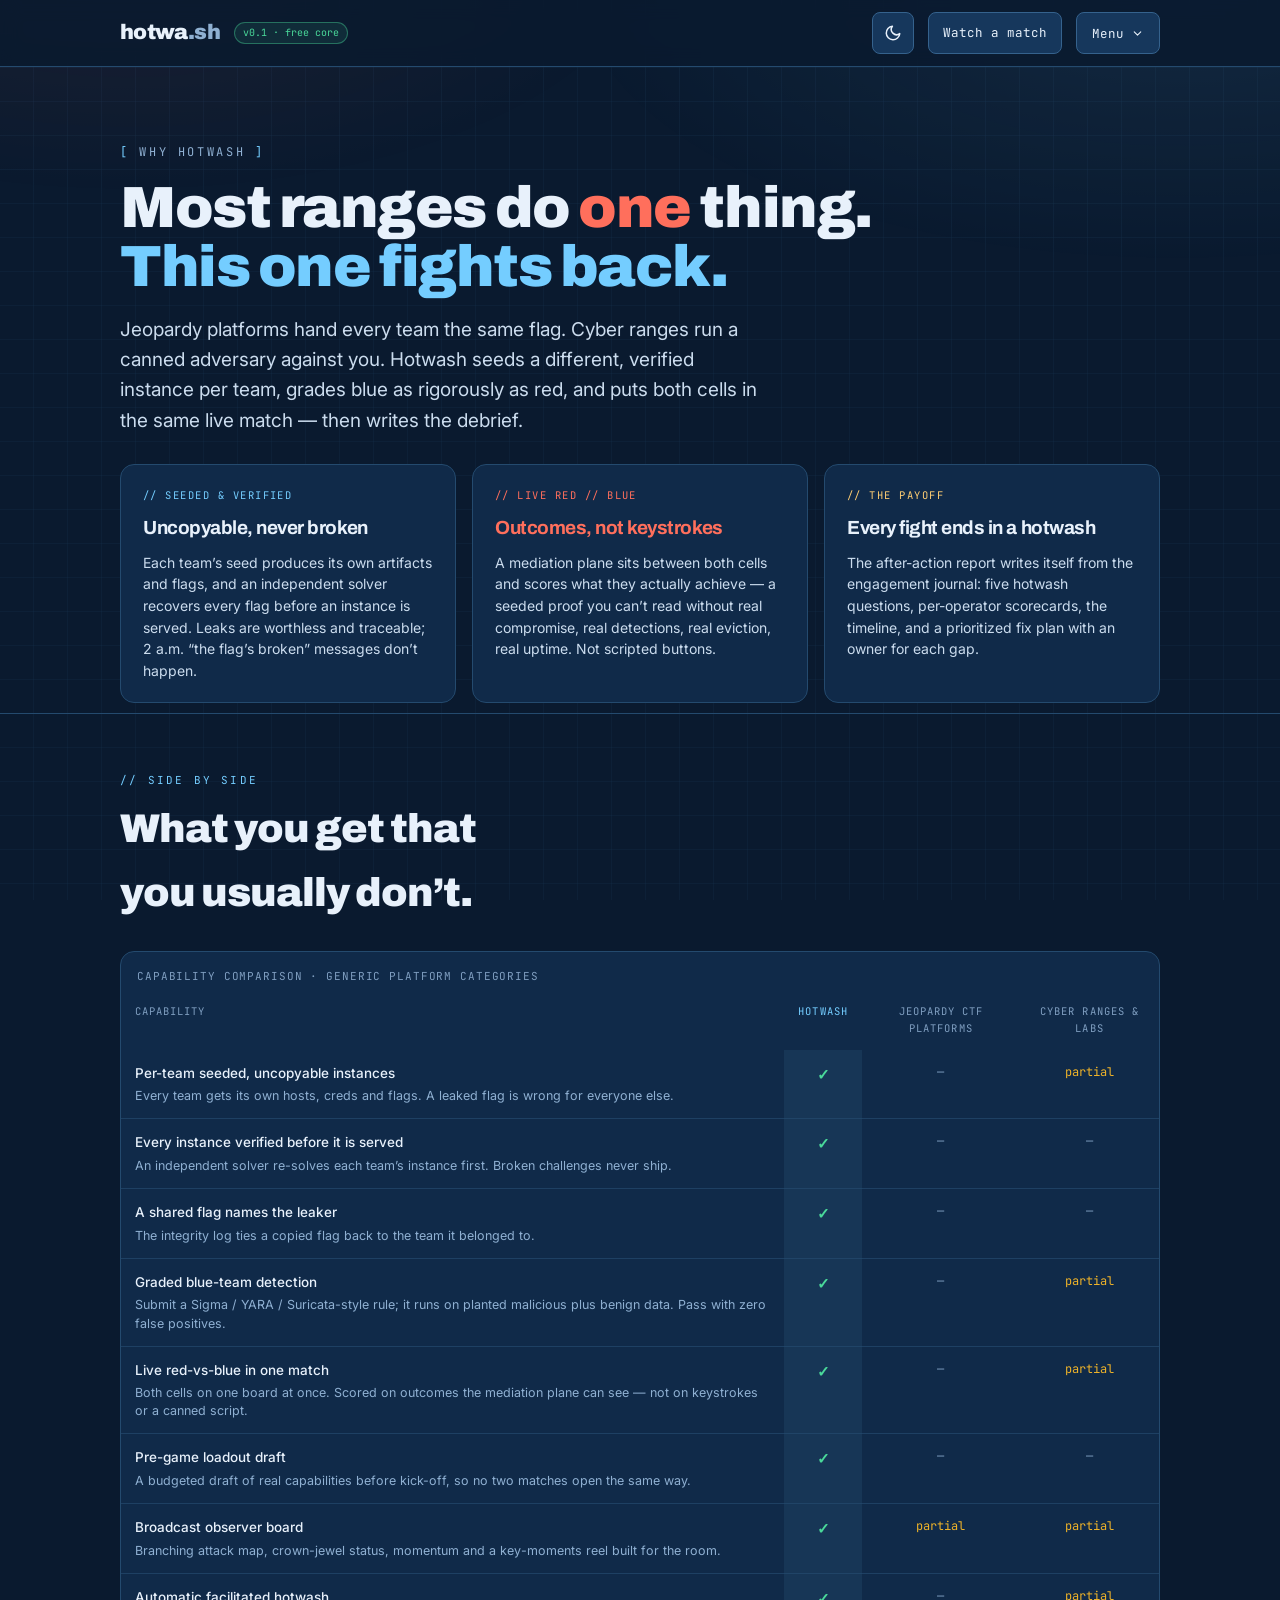
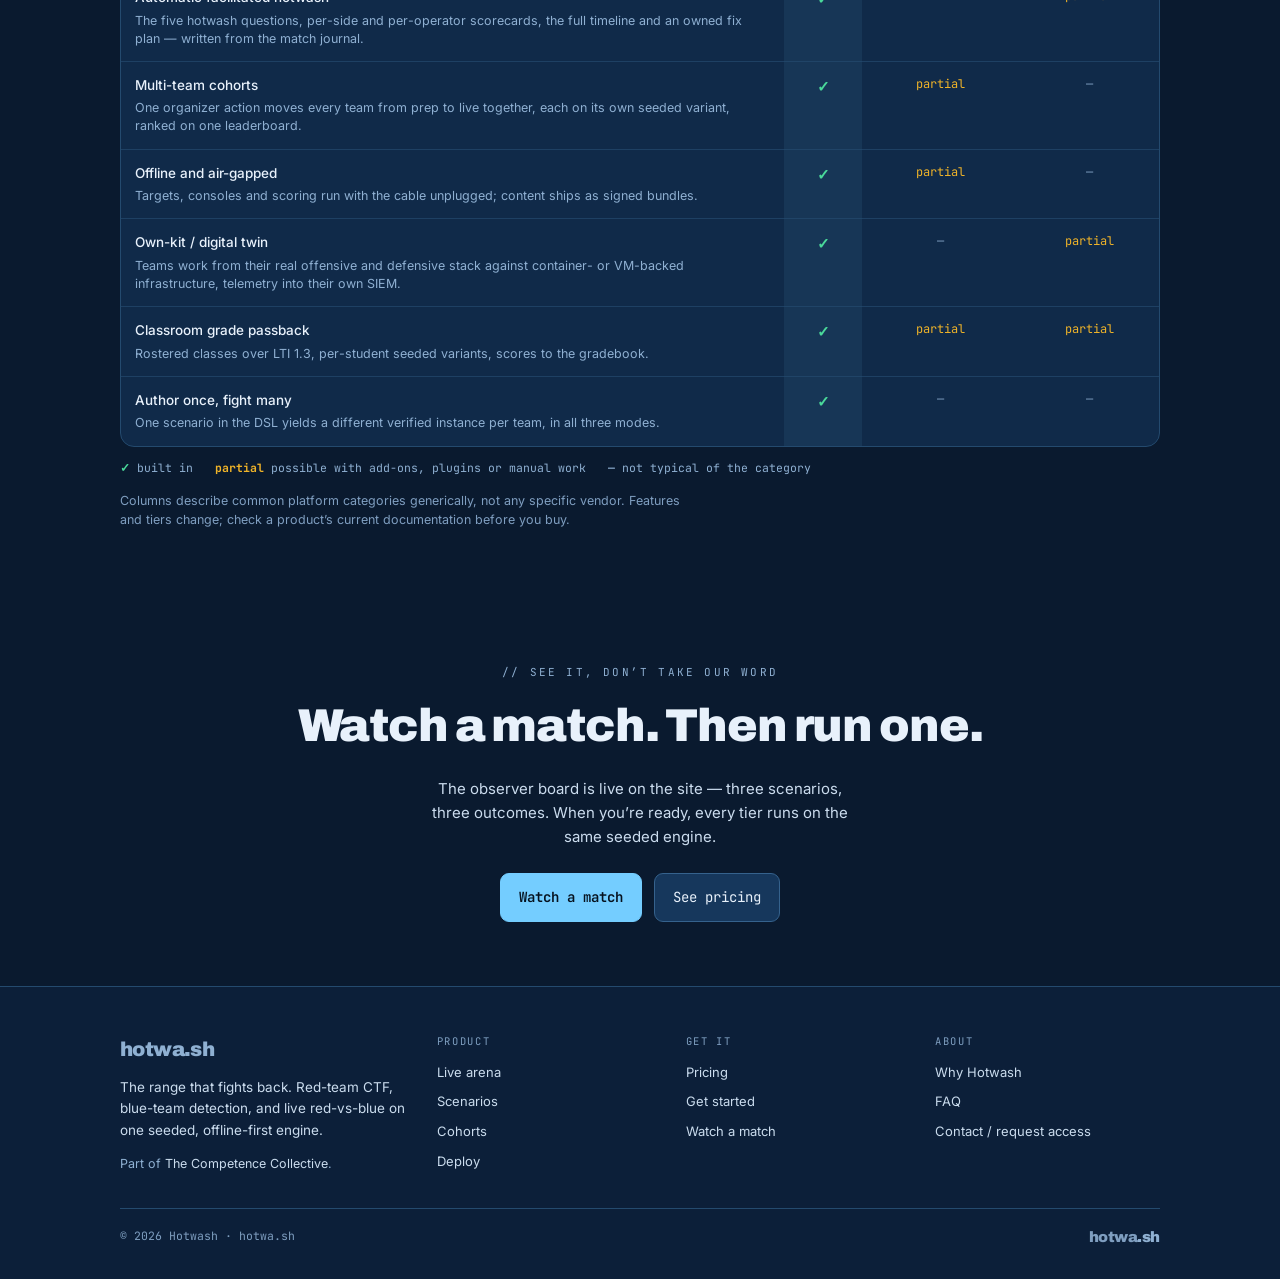
==== compare.html @ f623dae7 "Add the Why Hotwash compare page and demo deep links" ====
<!doctype html>
<html lang="en">
<head>
<meta charset="utf-8">
<meta name="viewport" content="width=device-width, initial-scale=1">
<script>try{var t=localStorage.getItem('hotwash-theme');document.documentElement.dataset.theme=(t==='light'||t==='dark')?t:'dark';}catch(e){document.documentElement.dataset.theme='dark';}</script>
<title>Why Hotwash — hotwa.sh</title>
<meta name="description" content="How Hotwash compares to jeopardy CTF platforms and cyber ranges: seeded uncopyable instances, verified before release, graded blue-team detection, live red-vs-blue on outcomes, and an automatic facilitated hotwash.">
<link rel="canonical" href="https://hotwa.sh/compare.html">
<meta name="theme-color" content="#0a1a2f">
<meta property="og:title" content="Why Hotwash — hotwa.sh">
<meta property="og:description" content="What a seeded, verified, red-and-blue range does that a jeopardy CTF or a canned cyber range does not.">
<meta property="og:url" content="https://hotwa.sh/compare.html">
<meta property="og:type" content="website">
<link rel="icon" href="data:image/svg+xml,%3Csvg xmlns=%27http://www.w3.org/2000/svg%27 viewBox=%270 0 32 32%27%3E%3Crect width=%2732%27 height=%2732%27 rx=%277%27 fill=%27%2316212e%27/%3E%3Ctext x=%2716%27 y=%2722%27 font-family=%27Arial Black,Arial,sans-serif%27 font-weight=%27900%27 font-size=%2714%27 letter-spacing=%27-0.5%27 text-anchor=%27middle%27 fill=%27%23eef4fb%27%3E.sh%3C/text%3E%3C/svg%3E">
<link rel="preconnect" href="https://fonts.googleapis.com"><link rel="preconnect" href="https://fonts.gstatic.com" crossorigin>
<link rel="stylesheet" href="https://fonts.googleapis.com/css2?family=Archivo:wght@500;700;800;900&family=Inter:wght@400;500;600&family=JetBrains+Mono:wght@400;500;600;700&display=swap">
<link rel="stylesheet" href="/assets/site.css">
<style>
  /* compare-only layout */
  .phero{padding:64px 0 10px}
  h1.big{font-size:clamp(34px,6vw,58px);font-weight:900;line-height:1.02;margin:16px 0 0}
  .diff{display:grid;grid-template-columns:repeat(3,1fr);gap:16px;margin-top:28px}
  @media(max-width:860px){.diff{grid-template-columns:1fr}}
  .dcard{background:var(--panel);border:1px solid var(--line);border-radius:14px;padding:22px 22px 20px;position:relative;overflow:hidden}
  .dcard .k{font-family:var(--mono);font-size:10.5px;letter-spacing:.14em;text-transform:uppercase;color:var(--blue);margin:0 0 10px}
  .dcard h3{font-size:19px;margin:0 0 8px}
  .dcard p{color:var(--ink-2);font-size:14px;margin:0;line-height:1.55}
  .dcard.r .k{color:var(--red)}
  .dcard.g .k{color:var(--gold)}
  /* comparison table */
  .cmp{margin-top:26px;overflow-x:auto;border:1px solid var(--line);border-radius:14px;background:var(--panel)}
  .cmp table{width:100%;border-collapse:collapse;font-size:13.5px;min-width:680px}
  .cmp caption{text-align:left;padding:16px 16px 4px;font-family:var(--mono);font-size:11px;letter-spacing:.08em;text-transform:uppercase;color:var(--faint)}
  .cmp th,.cmp td{padding:13px 14px;border-bottom:1px solid color-mix(in srgb,var(--line) 70%,transparent);vertical-align:top}
  .cmp thead th{font-family:var(--mono);font-size:10.5px;letter-spacing:.1em;text-transform:uppercase;color:var(--faint);font-weight:400;text-align:center}
  .cmp thead th:first-child{text-align:left}
  .cmp thead th.hw{color:var(--blue)}
  .cmp tbody th{text-align:left;font-weight:500;color:var(--ink)}
  .cmp tbody th small{display:block;font-weight:400;color:var(--mut);font-size:12.5px;margin-top:3px;line-height:1.45}
  .cmp tbody td{text-align:center;color:var(--mut);font-family:var(--mono);font-size:12px}
  .cmp td.y{color:var(--ok);font-weight:700;font-size:15px}
  .cmp td.p{color:var(--amber)}
  .cmp td.n{color:var(--faint)}
  .cmp td.hw{background:color-mix(in srgb,var(--blue) 7%,transparent)}
  .cmp tr:last-child th,.cmp tr:last-child td{border-bottom:0}
  .legend{display:flex;flex-wrap:wrap;gap:14px 22px;margin-top:12px;font-family:var(--mono);font-size:11.5px;color:var(--mut)}
  .legend b{font-weight:700}.legend .y{color:var(--ok)}.legend .p{color:var(--amber)}.legend .n{color:var(--faint)}
  .fine{color:var(--faint);font-size:12.5px;margin-top:14px;max-width:70ch;line-height:1.55}
</style>
</head>
<body>
<a class="skip" href="#main">Skip to content</a>
<header><div class="bar">
  <a class="wm" href="/">hotwa<span class="dot">.sh</span></a>
  <span class="badge">v0.1 · free core</span>
  <span class="spacer"></span>
  <button class="themetoggle" id="themetoggle" type="button" aria-pressed="false" aria-label="Switch to light theme">
    <svg class="moon" viewBox="0 0 24 24" fill="none" aria-hidden="true"><path d="M21 12.8A9 9 0 1 1 11.2 3a7 7 0 0 0 9.8 9.8Z" stroke="currentColor" stroke-width="2" stroke-linejoin="round"/></svg>
    <svg class="sun" viewBox="0 0 24 24" fill="none" aria-hidden="true"><circle cx="12" cy="12" r="4.5" stroke="currentColor" stroke-width="2"/><path d="M12 2v2M12 20v2M4.2 4.2l1.4 1.4M18.4 18.4l1.4 1.4M2 12h2M20 12h2M4.2 19.8l1.4-1.4M18.4 5.6l1.4-1.4" stroke="currentColor" stroke-width="2" stroke-linecap="round"/></svg>
  </button>
  <a class="cta" href="/watch.html">Watch a match</a>
  <button class="menubtn" id="menubtn" type="button" aria-haspopup="true" aria-expanded="false" aria-controls="supermenu" aria-label="Open menu">Menu<svg class="chev" viewBox="0 0 24 24" fill="none" aria-hidden="true"><path d="M6 9l6 6 6-6" stroke="currentColor" stroke-width="2" stroke-linecap="round" stroke-linejoin="round"/></svg></button>
  <nav class="supermenu" id="supermenu" aria-label="Primary" hidden>
    <div class="smgroup">
      <p class="smh">Product</p>
      <a href="/#arena">Live arena</a>
      <a href="/#modes">Modes</a>
      <a href="/#scenarios">Scenarios</a>
      <a href="/#scale">Cohorts</a>
      <a href="/#tiers">Deploy</a>
      <a href="/watch.html">Watch a match</a>
    </div>
    <div class="smgroup">
      <p class="smh">Get it</p>
      <a href="/pricing.html">Pricing</a>
      <a href="/get-started.html">Get started</a>
    </div>
    <div class="smgroup">
      <p class="smh">Learn</p>
      <a href="/compare.html" aria-current="page">Why Hotwash</a>
      <a href="/#faq">FAQ</a>
      <a href="mailto:hello@hotwa.sh">Contact</a>
    </div>
  </nav>
</div></header>

<main id="main">
  <!-- HERO -->
  <section class="phero" style="border-top:0" aria-labelledby="ph-h"><div class="wrap">
    <p class="eyebrow"><span class="bk">[</span> why hotwash <span class="bk">]</span></p>
    <h1 class="big" id="ph-h">Most ranges do <span class="r">one</span> thing. <span class="b">This one fights back.</span></h1>
    <p class="lede">Jeopardy platforms hand every team the same flag. Cyber ranges run a canned adversary against you. Hotwash seeds a different, verified instance per team, grades blue as rigorously as red, and puts both cells in the same live match &mdash; then writes the debrief.</p>

    <div class="diff">
      <div class="dcard"><p class="k">// seeded &amp; verified</p><h3>Uncopyable, never broken</h3><p>Each team&rsquo;s seed produces its own artifacts and flags, and an independent solver recovers every flag before an instance is served. Leaks are worthless and traceable; 2 a.m. &ldquo;the flag&rsquo;s broken&rdquo; messages don&rsquo;t happen.</p></div>
      <div class="dcard r"><p class="k">// live red // blue</p><h3>Outcomes, not keystrokes</h3><p>A mediation plane sits between both cells and scores what they actually achieve &mdash; a seeded proof you can&rsquo;t read without real compromise, real detections, real eviction, real uptime. Not scripted buttons.</p></div>
      <div class="dcard g"><p class="k">// the payoff</p><h3>Every fight ends in a hotwash</h3><p>The after-action report writes itself from the engagement journal: five hotwash questions, per-operator scorecards, the timeline, and a prioritized fix plan with an owner for each gap.</p></div>
    </div>
  </div></section>

  <!-- TABLE -->
  <section aria-labelledby="cmp-h"><div class="wrap">
    <p class="sec-k reveal">// side by side</p>
    <h2 class="sec reveal" id="cmp-h">What you get that you usually don&rsquo;t.</h2>
    <div class="cmp reveal">
      <table>
        <caption>Capability comparison &middot; generic platform categories</caption>
        <thead><tr><th scope="col">Capability</th><th scope="col" class="hw">Hotwash</th><th scope="col">Jeopardy CTF platforms</th><th scope="col">Cyber ranges &amp; labs</th></tr></thead>
        <tbody>
      <tr><th scope="row">Per-team seeded, uncopyable instances<small>Every team gets its own hosts, creds and flags. A leaked flag is wrong for everyone else.</small></th><td class="y hw">&#10003;</td><td class="n">&mdash;</td><td class="p">partial</td></tr>
      <tr><th scope="row">Every instance verified before it is served<small>An independent solver re-solves each team&rsquo;s instance first. Broken challenges never ship.</small></th><td class="y hw">&#10003;</td><td class="n">&mdash;</td><td class="n">&mdash;</td></tr>
      <tr><th scope="row">A shared flag names the leaker<small>The integrity log ties a copied flag back to the team it belonged to.</small></th><td class="y hw">&#10003;</td><td class="n">&mdash;</td><td class="n">&mdash;</td></tr>
      <tr><th scope="row">Graded blue-team detection<small>Submit a Sigma / YARA / Suricata-style rule; it runs on planted malicious plus benign data. Pass with zero false positives.</small></th><td class="y hw">&#10003;</td><td class="n">&mdash;</td><td class="p">partial</td></tr>
      <tr><th scope="row">Live red-vs-blue in one match<small>Both cells on one board at once. Scored on outcomes the mediation plane can see &mdash; not on keystrokes or a canned script.</small></th><td class="y hw">&#10003;</td><td class="n">&mdash;</td><td class="p">partial</td></tr>
      <tr><th scope="row">Pre-game loadout draft<small>A budgeted draft of real capabilities before kick-off, so no two matches open the same way.</small></th><td class="y hw">&#10003;</td><td class="n">&mdash;</td><td class="n">&mdash;</td></tr>
      <tr><th scope="row">Broadcast observer board<small>Branching attack map, crown-jewel status, momentum and a key-moments reel built for the room.</small></th><td class="y hw">&#10003;</td><td class="p">partial</td><td class="p">partial</td></tr>
      <tr><th scope="row">Automatic facilitated hotwash<small>The five hotwash questions, per-side and per-operator scorecards, the full timeline and an owned fix plan &mdash; written from the match journal.</small></th><td class="y hw">&#10003;</td><td class="n">&mdash;</td><td class="p">partial</td></tr>
      <tr><th scope="row">Multi-team cohorts<small>One organizer action moves every team from prep to live together, each on its own seeded variant, ranked on one leaderboard.</small></th><td class="y hw">&#10003;</td><td class="p">partial</td><td class="n">&mdash;</td></tr>
      <tr><th scope="row">Offline and air-gapped<small>Targets, consoles and scoring run with the cable unplugged; content ships as signed bundles.</small></th><td class="y hw">&#10003;</td><td class="p">partial</td><td class="n">&mdash;</td></tr>
      <tr><th scope="row">Own-kit / digital twin<small>Teams work from their real offensive and defensive stack against container- or VM-backed infrastructure, telemetry into their own SIEM.</small></th><td class="y hw">&#10003;</td><td class="n">&mdash;</td><td class="p">partial</td></tr>
      <tr><th scope="row">Classroom grade passback<small>Rostered classes over LTI 1.3, per-student seeded variants, scores to the gradebook.</small></th><td class="y hw">&#10003;</td><td class="p">partial</td><td class="p">partial</td></tr>
      <tr><th scope="row">Author once, fight many<small>One scenario in the DSL yields a different verified instance per team, in all three modes.</small></th><td class="y hw">&#10003;</td><td class="n">&mdash;</td><td class="n">&mdash;</td></tr>
        </tbody>
      </table>
    </div>
    <p class="legend" aria-label="Legend"><span><b class="y">&#10003;</b> built in</span><span><b class="p">partial</b> possible with add-ons, plugins or manual work</span><span><b class="n">&mdash;</b> not typical of the category</span></p>
    <p class="fine">Columns describe common platform categories generically, not any specific vendor. Features and tiers change; check a product&rsquo;s current documentation before you buy.</p>
  </div></section>

  <!-- CTA -->
  <div class="wrap"><div class="ctaband reveal">
    <p class="sec-k" style="color:var(--mut)">// see it, don&rsquo;t take our word</p>
    <h2>Watch a match. Then run one.</h2>
    <p class="sub">The observer board is live on the site &mdash; three scenarios, three outcomes. When you&rsquo;re ready, every tier runs on the same seeded engine.</p>
    <div class="btnrow">
      <a class="btn primary" href="/watch.html">Watch a match</a>
      <a class="btn ghost" href="/pricing.html">See pricing</a>
    </div>
  </div></div>
</main>

<footer class="sitefoot">
  <div class="wrap">
    <div class="foot-top">
      <div class="foot-brand">
        <a class="wm" href="/">hotwa<span class="dot">.sh</span></a>
        <p class="foot-tag">The range that fights back. Red-team CTF, blue-team detection, and live red-vs-blue on one seeded, offline-first engine.</p>
        <p class="foot-coll">Part of <a href="https://competencecollective.org">The Competence Collective</a>.</p>
      </div>
      <nav class="fcol" aria-label="Product">
        <h2>Product</h2>
        <ul>
          <li><a href="/#arena">Live arena</a></li>
          <li><a href="/#scenarios">Scenarios</a></li>
          <li><a href="/#scale">Cohorts</a></li>
          <li><a href="/#tiers">Deploy</a></li>
        </ul>
      </nav>
      <nav class="fcol" aria-label="Get it">
        <h2>Get it</h2>
        <ul>
          <li><a href="/pricing.html">Pricing</a></li>
          <li><a href="/get-started.html">Get started</a></li>
          <li><a href="/watch.html">Watch a match</a></li>
        </ul>
      </nav>
      <nav class="fcol" aria-label="About">
        <h2>About</h2>
        <ul>
          <li><a href="/compare.html">Why Hotwash</a></li>
          <li><a href="/#faq">FAQ</a></li>
          <li><a href="mailto:hello@hotwa.sh">Contact / request access</a></li>
        </ul>
      </nav>
    </div>
    <div class="foot-bar">
      <span>&copy; 2026 Hotwash &middot; hotwa.sh</span>
      <span class="wm">hotwa<span class="dot">.sh</span></span>
    </div>
  </div>
</footer>
<script src="/assets/app.js"></script>
</body>
</html>
---- assets/site.css ----
/* ===========================================================================
   hotwa.sh — shared chrome + Blueprint design tokens (dark + light).
   Linked by index.html, pricing.html and get-started.html so the header,
   footer, tokens, type and shared components are one source of truth.
   =========================================================================== */

:root{
  /* Blueprint (DARK — default): cyanotype navy stock, chalk lines, vermilion as the lone warm note */
  --bg:#0a1a2f; --panel:#102a49; --elev:#16375c; --line:#244a6e; --line-2:#35628d;
  --ink:#e8f1fb; --ink-2:#cbdcee; --mut:#8fb0d2; --faint:#7f9ec0;
  --red:#ff6f5c; --red-dim:#b2402f; --blue:#74cdff; --blue-dim:#2f6aa6; --ok:#4ad99a; --amber:#f0b429; --gold:#ffce73;
  --disp:"Archivo",system-ui,"Arial Black",sans-serif; --body:"Inter",system-ui,"Segoe UI",Roboto,sans-serif;
  --mono:"JetBrains Mono",ui-monospace,SFMono-Regular,Menlo,monospace;
  color-scheme:dark;
}
/* Blueprint LIGHT palette — same tokens, cyanotype printed on paper. */
:root[data-theme="light"]{
  --bg:#e6eef6; --panel:#ffffff; --elev:#f0f5fb; --line:#c3d5e7; --line-2:#9db9d4;
  --ink:#0f2440; --ink-2:#33506e; --mut:#4d6a86; --faint:#5f7a97;
  --red:#d1402b; --red-dim:#d99a8e; --blue:#1c6ca9; --blue-dim:#9dc0e0; --ok:#1a7f4b; --amber:#9a6200; --gold:#b5801f;
  color-scheme:light;
}
/* Dark "screen" surfaces (terminals, code blocks, attack maps) stay dark in BOTH
   themes. Re-pinning the tokens here keeps their text readable on paper too. */
.term,.mapwrap,.amapwrap,.gcard .cmd,.ctaband .run,.gcol .gated,.cmdblock{
  --bg:#0a1a2f; --panel:#102a49; --elev:#16375c; --line:#244a6e; --line-2:#35628d;
  --ink:#e8f1fb; --ink-2:#cbdcee; --mut:#8fb0d2; --faint:#7f9ec0;
  --red:#ff6f5c; --red-dim:#b2402f; --blue:#74cdff; --blue-dim:#2f6aa6; --ok:#4ad99a; --amber:#f0b429; --gold:#ffce73;
}

*{box-sizing:border-box}
html{scroll-behavior:smooth}
body{margin:0;background:var(--bg);color:var(--ink);font-family:var(--body);line-height:1.6;overflow-x:hidden;-webkit-font-smoothing:antialiased}
/* ambient background: grid + red/blue glows */
body::before{content:"";position:fixed;inset:0;z-index:-2;pointer-events:none;
  background:
    radial-gradient(900px 420px at 10% -6%,color-mix(in srgb,var(--red) 16%,transparent),transparent 60%),
    radial-gradient(1000px 460px at 92% -2%,color-mix(in srgb,var(--blue) 18%,transparent),transparent 62%),
    linear-gradient(transparent 0 97%, color-mix(in srgb,var(--line) 55%,transparent) 100%) 0 0/100% 34px,
    linear-gradient(90deg, transparent 0 97%, color-mix(in srgb,var(--line) 55%,transparent) 100%) 0 0/34px 100%;
  opacity:.5}
a{color:inherit;text-decoration:none}
.wrap{max-width:1080px;margin:0 auto;padding:0 20px}
.mono{font-family:var(--mono)}
.eyebrow{font-family:var(--mono);font-size:12px;letter-spacing:.22em;text-transform:uppercase;color:var(--mut)}
.eyebrow .bk{color:var(--blue)}
h1,h2,h3{font-family:var(--disp);letter-spacing:-.025em;text-wrap:balance}
.r{color:var(--red)} .b{color:var(--blue)}
/* ===== accessibility: skip link + focus ===== */
.skip{position:absolute;left:8px;top:-60px;z-index:100;background:var(--blue);color:#06121f;font-family:var(--mono);font-weight:600;
  font-size:13px;padding:11px 16px;border-radius:0 0 9px 9px;transition:top .15s}
.skip:focus{top:0}
:root[data-theme="light"] .skip{color:#ffffff}
a:focus-visible,button:focus-visible,summary:focus-visible,[tabindex]:focus-visible{outline:2px solid var(--blue);outline-offset:3px;border-radius:6px}
.btn.primary:focus-visible,.cta:focus-visible,.menubtn:focus-visible{outline-color:var(--ink)}
@media(prefers-reduced-motion:reduce){html{scroll-behavior:auto}}
/* keep anchored sections clear of the sticky header */
html{scroll-padding-top:84px}
/* header */
header{position:sticky;top:0;z-index:30;border-bottom:1px solid var(--line);
  background:color-mix(in srgb,var(--bg) 86%,transparent);backdrop-filter:blur(10px)}
.bar{max-width:1080px;margin:0 auto;padding:12px 20px;display:flex;align-items:center;gap:14px;position:relative}
.wm{font-family:var(--disp);font-weight:900;font-size:21px;letter-spacing:-.03em}.wm .dot{color:var(--mut)}
.badge{font-family:var(--mono);font-size:10px;color:var(--ok);border:1px solid color-mix(in srgb,var(--ok) 40%,transparent);
  border-radius:999px;padding:2px 8px;background:color-mix(in srgb,var(--ok) 10%,transparent)}
.spacer{flex:1 1 auto}
/* supermenu trigger */
.menubtn{display:inline-flex;align-items:center;gap:7px;height:42px;padding:0 15px;flex:0 0 auto;
  border:1px solid var(--line-2);border-radius:8px;background:var(--elev);color:var(--ink);
  font-family:var(--mono);font-size:12.5px;cursor:pointer;transition:.15s}
.menubtn:hover{border-color:var(--blue);color:var(--blue)}
.menubtn .chev{width:13px;height:13px;transition:transform .18s}
.menubtn[aria-expanded="true"] .chev{transform:rotate(180deg)}
/* theme toggle */
.themetoggle{display:inline-flex;align-items:center;justify-content:center;width:42px;height:42px;flex:0 0 auto;
  border:1px solid var(--line-2);border-radius:8px;background:var(--elev);color:var(--ink);cursor:pointer;padding:0;transition:.15s}
.themetoggle:hover{border-color:var(--blue);color:var(--blue)}
.themetoggle svg{width:18px;height:18px;display:block}
.themetoggle .moon{display:block}.themetoggle .sun{display:none}
:root[data-theme="light"] .themetoggle .moon{display:none}
:root[data-theme="light"] .themetoggle .sun{display:block}
.cta{font-family:var(--mono);font-size:12.5px;border:1px solid var(--line-2);border-radius:8px;padding:10px 14px;color:var(--ink);background:var(--elev);transition:.15s;min-height:40px;display:inline-flex;align-items:center}
.cta:hover{border-color:var(--red);box-shadow:0 0 0 1px var(--red),0 0 18px -6px var(--red)}
/* supermenu dropdown panel (same on desktop and mobile) */
.supermenu{position:absolute;top:calc(100% + 8px);right:20px;z-index:40;
  display:grid;grid-template-columns:repeat(3,minmax(134px,1fr));gap:4px 26px;
  background:var(--panel);border:1px solid var(--line-2);border-radius:12px;padding:16px 22px;
  box-shadow:0 22px 50px -22px rgba(0,0,0,.6)}
.supermenu[hidden]{display:none}
.smgroup{display:flex;flex-direction:column;gap:1px;min-width:0}
.smh{font-family:var(--mono);font-size:10px;letter-spacing:.16em;text-transform:uppercase;color:var(--faint);margin:0 0 6px}
.supermenu a{font-size:14px;color:var(--ink-2);padding:7px 2px;white-space:nowrap}
.supermenu a:hover{color:var(--blue)}
.supermenu a[aria-current="page"]{color:var(--ink)}
.supermenu a[aria-current="page"]::before{content:"\203A ";color:var(--blue)}
@media(max-width:560px){
  .badge{display:none}
  .cta{display:none}
  .supermenu{position:fixed;left:12px;right:12px;top:62px;grid-template-columns:1fr;gap:0;max-height:78vh;overflow:auto}
  .smgroup{padding:6px 0;border-bottom:1px solid var(--line)}
  .smgroup:last-child{border-bottom:0}
  .supermenu a{font-size:15.5px;min-height:44px;display:flex;align-items:center}
}
@media(prefers-reduced-motion:reduce){.menubtn .chev{transition:none}}
/* buttons (shared) */
.btn{font-family:var(--mono);font-size:14px;border-radius:9px;padding:12px 18px;border:1px solid var(--line-2);
  background:var(--elev);color:var(--ink);cursor:pointer;transition:.15s;display:inline-flex;gap:8px;align-items:center;min-height:44px}
.btn.primary{background:var(--blue);border-color:var(--blue);color:#06121f;font-weight:600}
.btn.primary:hover{box-shadow:0 0 22px -6px var(--blue);transform:translateY(-1px)}
.btn.ghost:hover{border-color:var(--ink);transform:translateY(-1px)}
:root[data-theme="light"] .btn.primary{color:#ffffff}
/* hero lede + trust (shared) */
.lede{font-size:clamp(16px,2.3vw,19px);color:var(--ink-2);max-width:54ch;margin:18px 0 0}
.trust{margin-top:22px;display:flex;gap:18px;flex-wrap:wrap;font-family:var(--mono);font-size:12px;color:var(--mut)}
.trust b{color:var(--ink-2);font-weight:500}
/* sections (shared primitives) */
section{padding:58px 0;border-top:1px solid var(--line)}
.sec-k{font-family:var(--mono);font-size:11px;letter-spacing:.2em;text-transform:uppercase;color:var(--blue);margin:0 0 8px}
h2.sec{font-size:clamp(26px,4.2vw,40px);font-weight:900;margin:0;max-width:26ch;text-wrap:balance}
.sec-lede{color:var(--ink-2);font-size:15px;max-width:62ch;margin:12px 0 0}
.sechead{display:grid;grid-template-columns:0.82fr 1.18fr;gap:14px 40px;align-items:start}
.sechead h2.sec{max-width:none;text-wrap:normal}
.sechead .sh-l{min-width:0}
.sechead .sec-lede{max-width:none;margin:0;font-size:17px;line-height:1.6}
@media(max-width:860px){.sechead{grid-template-columns:1fr;gap:10px}.sechead .sec-lede{font-size:16px;max-width:62ch}}
/* reveal on scroll */
.reveal{opacity:0;transform:translateY(16px);transition:opacity .5s ease,transform .5s ease}
.reveal.in{opacity:1;transform:none}
@media(prefers-reduced-motion:reduce){.reveal{opacity:1;transform:none;transition:none}}
/* two-up + cards (shared) */
.two{display:grid;grid-template-columns:1fr 1fr;gap:16px;margin-top:26px}
@media(max-width:760px){.two{grid-template-columns:1fr}}
.gcard{position:relative;background:var(--panel);border:1px solid var(--line);border-radius:14px;padding:22px;overflow:hidden;transition:.18s}
.gcard:hover{border-color:var(--line-2);transform:translateY(-3px)}
.gcard .tagn{position:absolute;top:14px;right:16px;font-family:var(--mono);font-size:40px;font-weight:700;color:color-mix(in srgb,var(--ink) 9%,transparent)}
.gcard h3{font-size:20px;margin:0 0 8px}
.gcard p{color:var(--ink-2);font-size:14px;margin:0}
.gcard .cmd{margin-top:14px;font-family:var(--mono);font-size:12px;color:var(--ink-2);background:#0b121b;border:1px solid var(--line);border-radius:8px;padding:9px 11px;overflow-x:auto}
.gcard .cmd .mut{color:var(--faint)}
.edge-r{box-shadow:inset 3px 0 0 var(--red)} .edge-b{box-shadow:inset 3px 0 0 var(--blue)}
.pledge{display:flex;gap:10px;flex-wrap:wrap;margin-top:18px}
.pledge .p{font-family:var(--mono);font-size:11.5px;color:var(--ink-2);border:1px solid var(--line);border-radius:999px;padding:7px 13px;background:var(--panel)}
.pledge .p b{color:var(--ok);font-weight:600}
/* key/value chips (shared) */
.kv{display:flex;gap:8px;flex-wrap:wrap;margin-top:8px}
.kv .chip{font-family:var(--mono);font-size:11px;color:var(--mut);border:1px solid var(--line);border-radius:7px;padding:5px 9px;background:var(--panel)}
.kv .chip.r{color:var(--red);border-color:color-mix(in srgb,var(--red) 40%,transparent)}
.kv .chip.b{color:var(--blue);border-color:color-mix(in srgb,var(--blue) 40%,transparent)}
/* tiers (shared — used on home + pricing) */
.tiers{display:grid;grid-template-columns:1fr 1fr;gap:16px;margin-top:26px}
@media(max-width:760px){.tiers{grid-template-columns:1fr}}
.tier{background:var(--panel);border:1px solid var(--line);border-radius:14px;padding:22px;position:relative}
.tier .tk{font-family:var(--mono);font-size:10.5px;letter-spacing:.14em;text-transform:uppercase;color:var(--blue);margin-bottom:10px}
.tier h3{font-size:19px;margin:0 0 8px}
.tier p{color:var(--ink-2);font-size:13.5px;margin:0 0 12px}
.tier ul{margin:0;padding-left:18px;color:var(--mut);font-size:13px;line-height:1.7}
.tier .foot{margin-top:14px;font-family:var(--mono);font-size:11px;color:var(--ok)}
/* faq (shared) */
.faq{margin-top:22px;display:grid;gap:10px}
.faq details{background:var(--panel);border:1px solid var(--line);border-radius:10px;padding:2px 15px}
.faq summary{cursor:pointer;font-family:var(--disp);font-weight:700;font-size:15px;padding:13px 0;list-style:none;display:flex;justify-content:space-between;gap:12px;align-items:center}
.faq summary::-webkit-details-marker{display:none}
.faq summary::after{content:"+";color:var(--blue);font-family:var(--mono)}
.faq details[open] summary::after{content:"\2212"}
.faq p{color:var(--ink-2);font-size:13.5px;margin:0 0 14px}
/* cta band (shared) */
.ctaband{text-align:center;padding:64px 20px}
.ctaband h2{font-size:clamp(28px,5vw,46px);font-weight:900;margin:0}
.ctaband p.sub{color:var(--ink-2);max-width:48ch;margin:14px auto 0;font-size:15px}
.ctaband .run{display:inline-flex;gap:10px;align-items:center;margin-top:22px;font-family:var(--mono);font-size:15px;
  background:#0b121b;border:1px solid var(--line-2);border-radius:10px;padding:13px 18px;max-width:100%;overflow-x:auto}
.ctaband .run .p{color:var(--ok)}
.ctaband .btnrow{display:flex;gap:12px;flex-wrap:wrap;justify-content:center;margin-top:24px}
/* dark code block (shared — get-started commands) */
.cmdblock{position:relative;background:#0b121b;border:1px solid var(--line);border-radius:10px;padding:14px 16px;
  font-family:var(--mono);font-size:13px;color:var(--ink-2);overflow-x:auto;line-height:1.75;margin:0}
.cmdblock + .cmdblock{margin-top:10px}
.cmdblock code{font-family:inherit;color:inherit;white-space:pre-wrap;word-break:break-word;display:block}
.cmdblock .p{color:var(--ok)} .cmdblock .c{color:var(--faint)} .cmdblock .fl{color:var(--blue)} .cmdblock .s{color:var(--gold)}
/* ===== shared site footer ===== */
.sitefoot{border-top:1px solid var(--line);background:color-mix(in srgb,var(--panel) 40%,transparent);color:var(--mut);font-size:13px}
.sitefoot .foot-top{display:grid;grid-template-columns:1.3fr 1fr 1fr 1fr;gap:28px 24px;padding:46px 0 34px}
.sitefoot .foot-brand .wm{font-size:20px;display:inline-block}
.sitefoot .foot-tag{margin:12px 0 0;max-width:34ch;color:var(--ink-2);font-size:13.5px;line-height:1.6}
.sitefoot .foot-coll{margin:12px 0 0;font-size:12.5px}
.sitefoot .foot-coll a{color:var(--ink-2)}
.sitefoot .foot-coll a:hover{color:var(--ink)}
.sitefoot .fcol h2{font-family:var(--mono);font-size:10.5px;letter-spacing:.16em;text-transform:uppercase;color:var(--faint);font-weight:400;margin:0 0 12px}
.sitefoot .fcol ul{list-style:none;margin:0;padding:0;display:grid;gap:9px}
.sitefoot .fcol a{color:var(--ink-2);font-size:13px}
.sitefoot .fcol a:hover{color:var(--ink)}
.sitefoot .foot-bar{border-top:1px solid var(--line);padding:16px 0 30px;display:flex;justify-content:space-between;gap:12px;flex-wrap:wrap;align-items:center;
  font-family:var(--mono);font-size:11.5px;color:var(--faint)}
.sitefoot .foot-bar .wm{font-family:var(--disp);font-weight:900;font-size:15px}
@media(max-width:860px){.sitefoot .foot-top{grid-template-columns:1fr 1fr}}
@media(max-width:520px){.sitefoot .foot-top{grid-template-columns:1fr;gap:26px}}
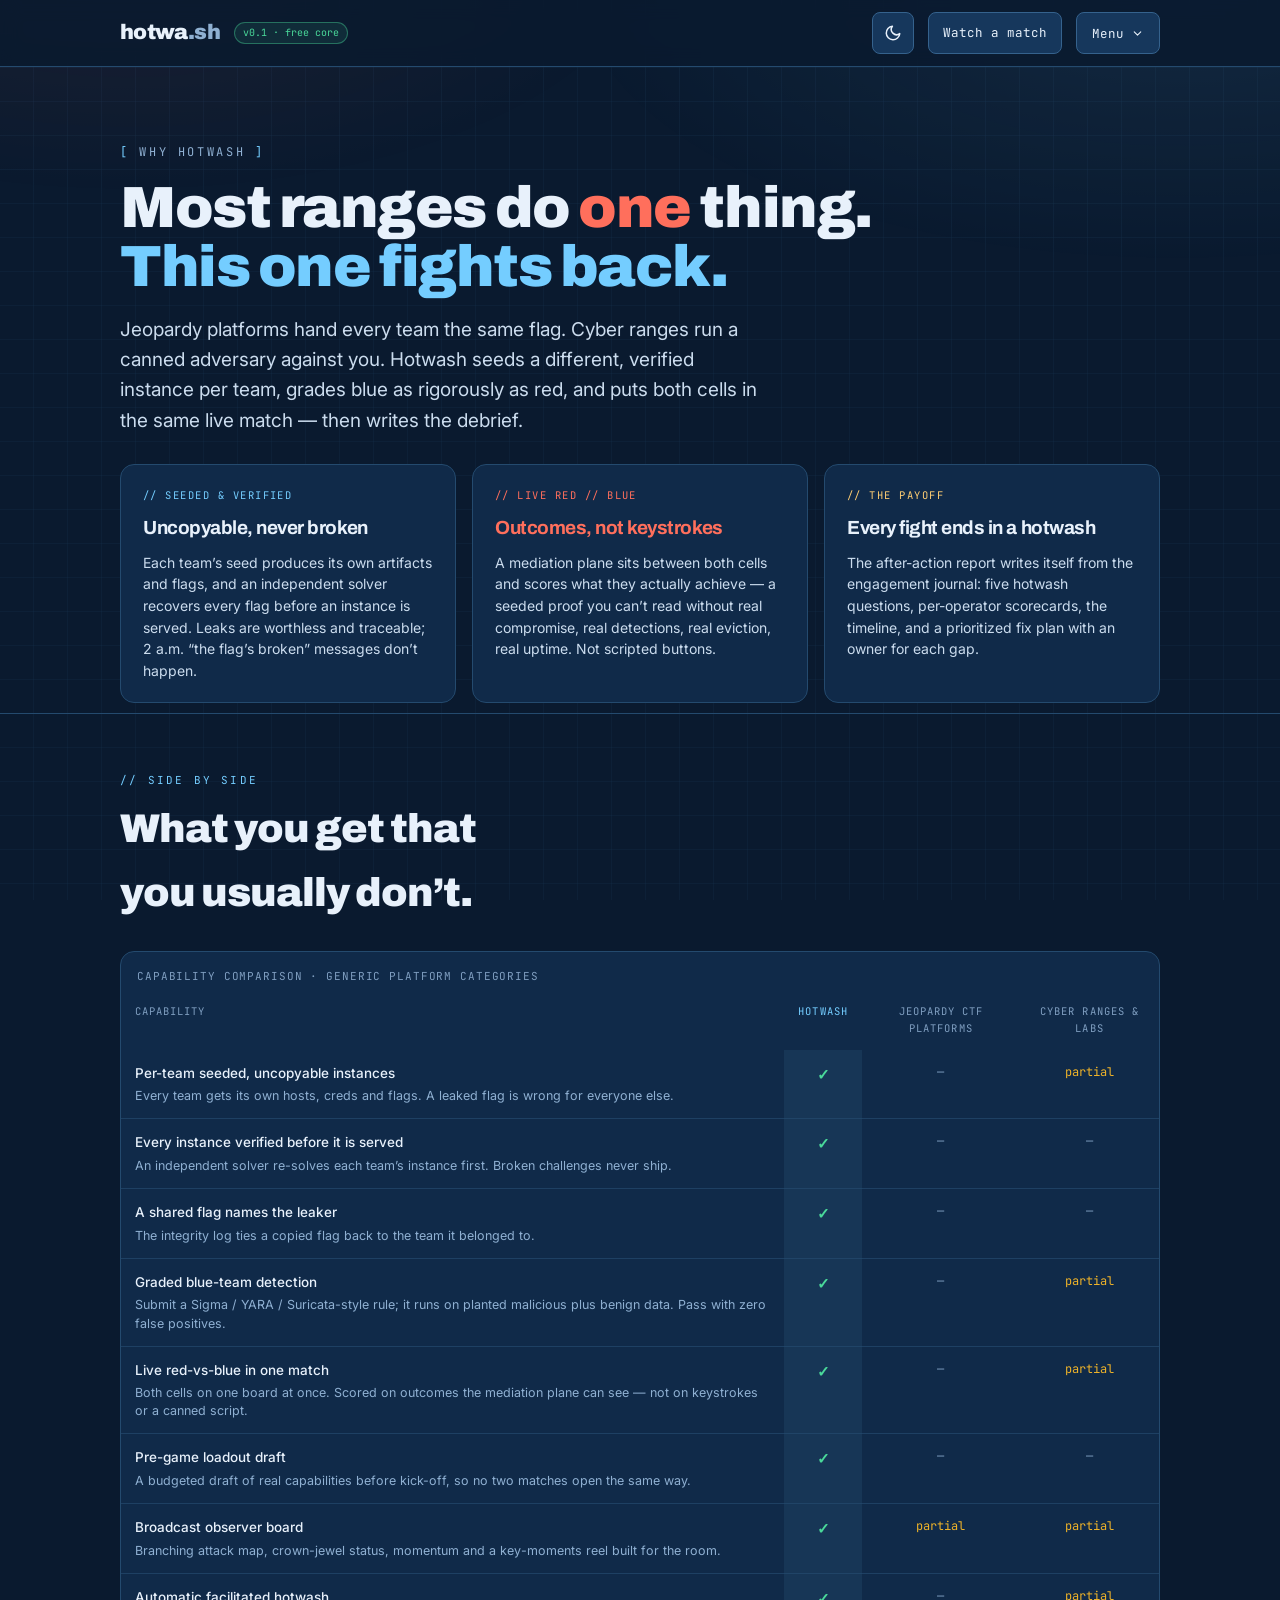
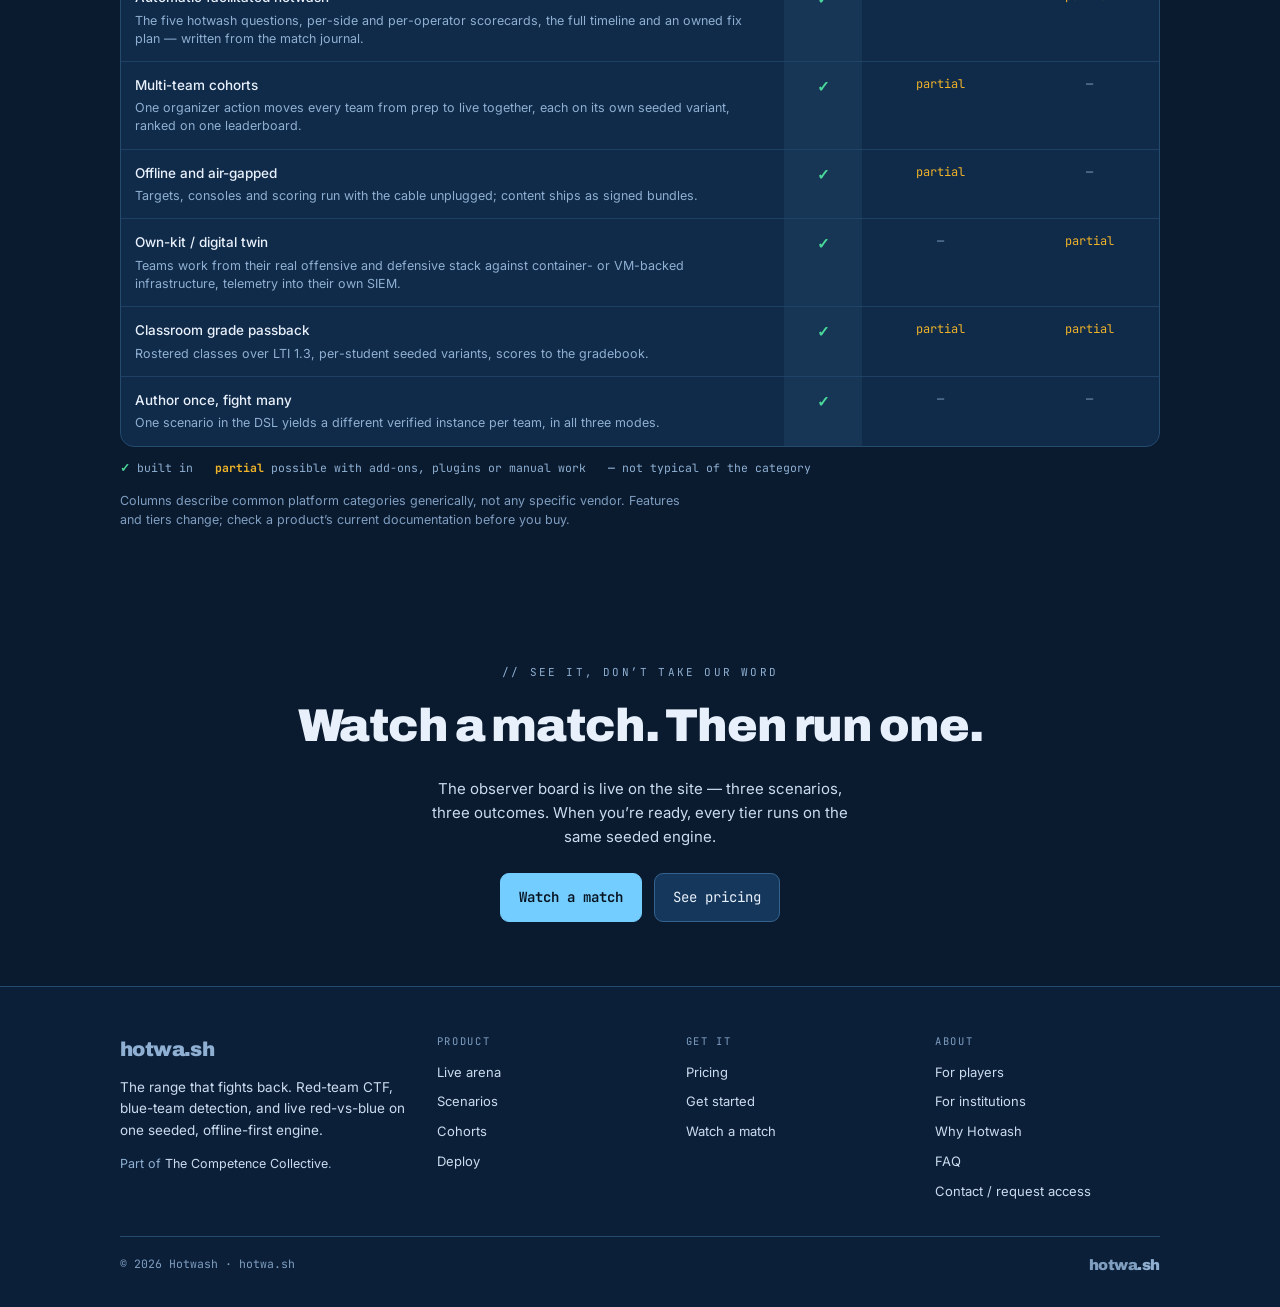
==== commit 6be097dc: "Add player and institution pages and the four-tier pricing" ====
--- a/compare.html
+++ b/compare.html
@@ -78,6 +78,8 @@
     </div>
     <div class="smgroup">
       <p class="smh">Learn</p>
+      <a href="/players.html">For players</a>
+      <a href="/institutions.html">For institutions</a>
       <a href="/compare.html" aria-current="page">Why Hotwash</a>
       <a href="/#faq">FAQ</a>
       <a href="mailto:hello@hotwa.sh">Contact</a>
@@ -168,6 +170,8 @@
       <nav class="fcol" aria-label="About">
         <h2>About</h2>
         <ul>
+          <li><a href="/players.html">For players</a></li>
+          <li><a href="/institutions.html">For institutions</a></li>
           <li><a href="/compare.html">Why Hotwash</a></li>
           <li><a href="/#faq">FAQ</a></li>
           <li><a href="mailto:hello@hotwa.sh">Contact / request access</a></li>
